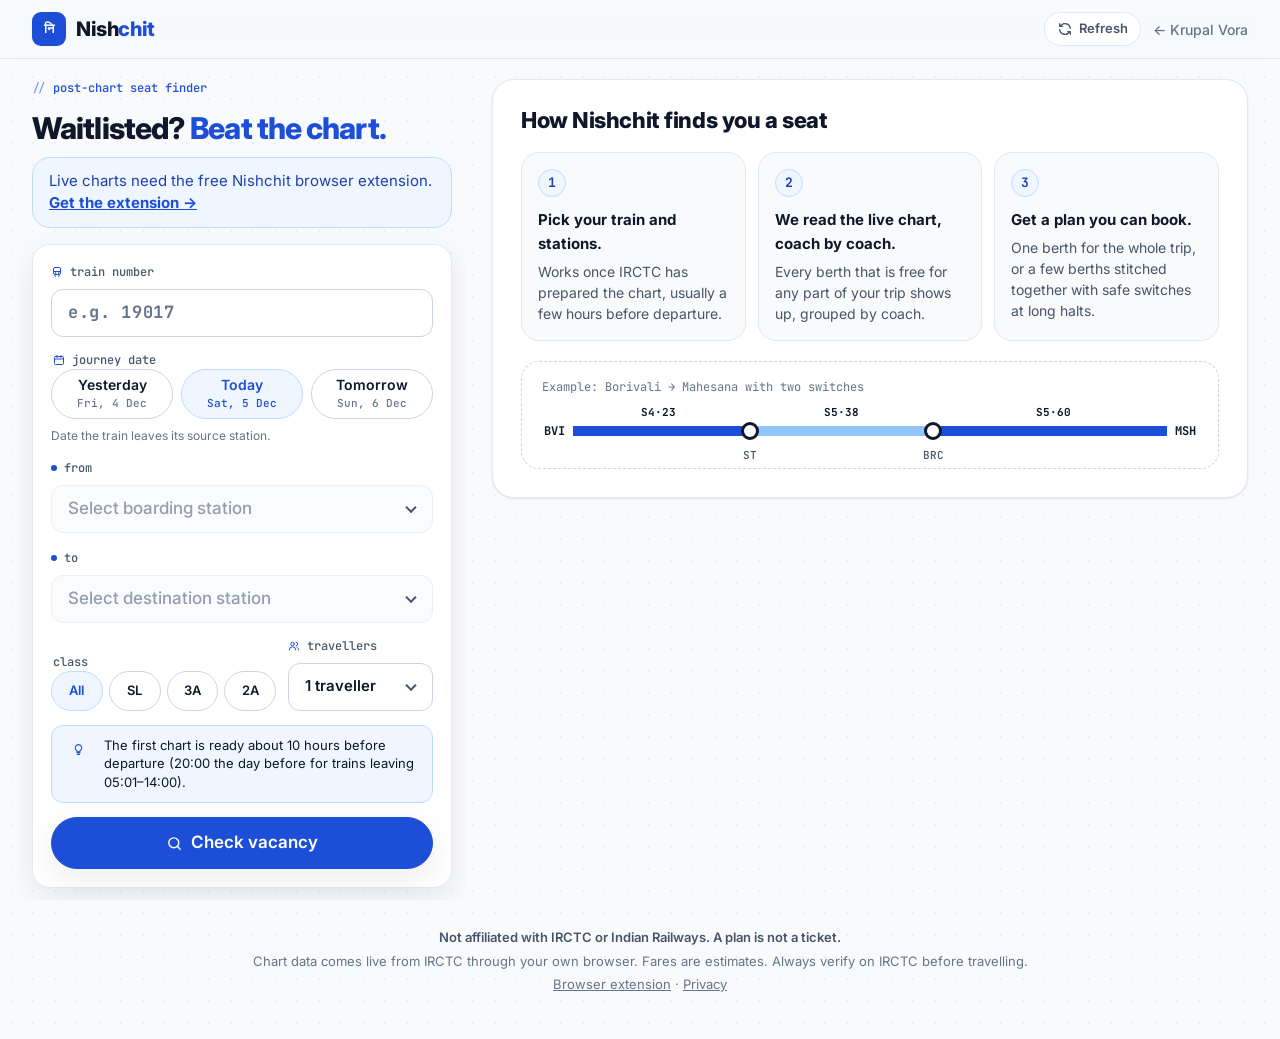
==== index.html @ b6e5bb7e "chore: UI UX" ====
<!doctype html>
<html lang="en">
<head>
  <meta charset="utf-8" />
  <meta name="viewport" content="width=device-width, initial-scale=1, viewport-fit=cover" />
  <title>Nishchit - Find vacant berths after the chart</title>
  <meta name="description" content="Find berths left vacant after the reservation chart and stitch them into a seated journey, coach by coach." />
  <meta name="theme-color" content="#f8fafc" />
  <link rel="icon" href="assets/favicon.svg" type="image/svg+xml" />
  <link rel="preconnect" href="https://fonts.googleapis.com" />
  <link rel="preconnect" href="https://fonts.gstatic.com" crossorigin />
  <link rel="stylesheet" href="https://fonts.googleapis.com/css2?family=Inter:wght@400;500;600;700;800&family=JetBrains+Mono:wght@400;500;700&display=swap" />
  <link rel="stylesheet" href="css/tokens.css" />
  <link rel="stylesheet" href="css/base.css" />
  <link rel="stylesheet" href="css/components.css" />
  <link rel="stylesheet" href="css/results.css" />
  <link rel="stylesheet" href="css/layout.css" />
  <script type="module" src="js/main.js"></script>
</head>
<body>
    <header class="site-header">
    <div class="site-header__inner">
      <a class="brand" href="./" aria-label="Nishchit home">
        <span class="brand__mark" aria-hidden="true">नि</span>
        <span class="brand__name">Nish<span class="accent">chit</span></span>
      </a>
      <div class="site-header__actions">
        <button id="hard-refresh" type="button" class="icon-btn" title="Hard refresh: clear Nishchit's cache and reload"
                aria-label="Hard refresh: clear Nishchit's cache and reload">
          <span data-icon="refresh"></span><span class="icon-btn__label">Refresh</span>
        </button>
        <a class="back-link" href="../">&larr; Krupal Vora</a>
      </div>
    </div>
  </header>

  <main id="main" class="app">
    <aside class="app__side">
    <section class="hero" aria-labelledby="page-title">
      <p class="eyebrow">post-chart seat finder</p>
      <h1 id="page-title" class="hero__title">
        Waitlisted?<br><span class="accent">Beat the chart.</span>
      </h1>
      <p id="extension-notice" class="extension-notice" hidden>
        Live charts need the free Nishchit browser extension. <a href="install.html">Get the extension &rarr;</a>
      </p>
      <p class="hero__lead">
        After the chart is prepared, berths sit empty on parts of the route. Enter your train and
        stations: we find one berth for the whole trip, or stitch partial berths together with the
        fewest switches.
      </p>
    </section>

      <form id="search-form" class="card search-card" novalidate autocomplete="off">
        <div class="field">
          <label class="field__label" for="train-input"><span data-icon="train"></span>Train number</label>
          <input id="train-input" name="train" class="input input--mono" inputmode="numeric"
                 pattern="\d{5}" maxlength="5" placeholder="e.g. 19017"
                 aria-describedby="train-status" required />
          <p id="train-status" class="field__status" aria-live="polite"></p>
        </div>

        <fieldset class="field">
          <legend class="field__label"><span data-icon="calendar"></span>Journey date</legend>
          <div id="date-options" class="segmented segmented--3" role="radiogroup"></div>
          <p class="field__help">Date the train leaves its source station.</p>
        </fieldset>

        <div class="stations">
            <div class="field">
              <label class="field__label field__label--dot" for="from-select">From</label>
              <div class="select-wrap">
                <select id="from-select" name="from" class="select" required disabled>
                  <option value="">Select boarding station</option>
                </select>
              </div>
            </div>
            <div class="field">
              <label class="field__label field__label--dot" for="to-select">To</label>
              <div class="select-wrap">
                <select id="to-select" name="to" class="select" required disabled>
                  <option value="">Select destination station</option>
                </select>
              </div>
            </div>
        </div>

        <div class="field-row">
          <fieldset class="field">
            <legend class="field__label">Class</legend>
            <div id="class-options" class="segmented segmented--compact" role="radiogroup"></div>
          </fieldset>
          <div class="field field--narrow">
            <label class="field__label" for="party-select"><span data-icon="users"></span>Travellers</label>
            <div class="select-wrap">
              <select id="party-select" name="party" class="select select--compact"></select>
            </div>
          </div>
        </div>

        <p id="chart-hint" class="hint"><span class="hint__icon"><span data-icon="bulb"></span></span><span class="hint__text">The first chart is ready about 10 hours before departure.</span></p>

        <p id="form-error" class="form-error" role="alert" hidden></p>

        <button type="submit" class="btn btn--primary btn--block">
          <span data-icon="search"></span>Check vacancy
        </button>
      </form>
    </aside>

    <div class="app__main">
      <section id="intro" class="intro" aria-labelledby="intro-title">
        <h2 id="intro-title" class="intro__title">How Nishchit finds you a seat</h2>
        <ol class="intro__steps">
          <li>
            <span class="intro__num">1</span>
            <div><strong>Pick your train and stations.</strong><p>Works once IRCTC has prepared the chart, usually a few hours before departure.</p></div>
          </li>
          <li>
            <span class="intro__num">2</span>
            <div><strong>We read the live chart, coach by coach.</strong><p>Every berth that is free for any part of your trip shows up, grouped by coach.</p></div>
          </li>
          <li>
            <span class="intro__num">3</span>
            <div><strong>Get a plan you can book.</strong><p>One berth for the whole trip, or a few berths stitched together with safe switches at long halts.</p></div>
          </li>
        </ol>
        <figure class="intro__example">
          <figcaption>Example: Borivali → Mahesana with two switches</figcaption>
          <div class="ribbon" aria-hidden="true">
            <span class="ribbon__cap">BVI</span>
            <div class="ribbon__track">
              <div class="ribbon__seg ribbon__seg--a" style="flex: 3 1 0"><span class="ribbon__seg-label">S4·23</span></div>
              <div class="ribbon__node"><span class="ribbon__node-label">ST</span></div>
              <div class="ribbon__seg ribbon__seg--b" style="flex: 3 1 0"><span class="ribbon__seg-label">S5·38</span></div>
              <div class="ribbon__node"><span class="ribbon__node-label">BRC</span></div>
              <div class="ribbon__seg ribbon__seg--a" style="flex: 4 1 0"><span class="ribbon__seg-label">S5·60</span></div>
            </div>
            <span class="ribbon__cap">MSH</span>
          </div>
        </figure>
        <p id="intro-extension" class="intro__ext" hidden></p>
      </section>

      <section id="results" class="results" aria-live="polite" aria-busy="false" hidden></section>
    </div>
  </main>

  <footer class="site-footer">
    <p><strong>Not affiliated with IRCTC or Indian Railways. A plan is not a ticket.</strong></p>
    <p>Chart data comes live from IRCTC through your own browser. Fares are estimates. Always verify on IRCTC before travelling.</p>
    <p><a href="install.html">Browser extension</a> · <a href="privacy.html">Privacy</a></p>
  </footer>

  <noscript><p class="container">Nishchit needs JavaScript to search the chart.</p></noscript>
</body>
</html>
---- css/tokens.css ----
/* Design tokens - "waitless" visual language (light slate + blue accent).
   Every colour, radius and shadow the app uses lives here. */
:root {
  --bg: #f8fafc;
  --surface: #ffffff;
  --field: #f8fafc;
  --soft: #f1f5f9;
  --ink: #0f172a;
  --ink-2: #475569;
  --muted: #64748b;
  --line: #e2e8f0;
  --line-strong: #cbd5e1;

  --accent: #1d4ed8;
  --accent-ink: #1e40af;
  --accent-tint: #eff6ff;
  --accent-border: #bfdbfe;
  --accent-soft: #93c5fd;

  --ok: #047857;
  --ok-dot: #10b981;
  --ok-bg: #ecfdf5;
  --ok-border: #a7f3d0;

  --warn: #b45309;
  --warn-ink: #92400e;
  --warn-dot: #f59e0b;
  --warn-bg: #fffbeb;
  --warn-border: #fcd34d;

  --danger: #b42318;
  --danger-bg: #fee2e2;

  --seat-full: var(--accent);
  --seat-partial: var(--accent-soft);
  --seat-booked: #e2e8f0;

  --font: 'Inter', system-ui, -apple-system, 'Segoe UI', Roboto, sans-serif;
  --mono: 'JetBrains Mono', ui-monospace, 'SF Mono', Menlo, Consolas, monospace;

  --r-sm: 8px;
  --r-md: 12px;
  --r-lg: 18px;
  --r-xl: 22px;
  --r-pill: 999px;

  --s-1: 4px;
  --s-2: 8px;
  --s-3: 12px;
  --s-4: 16px;
  --s-5: 20px;
  --s-6: 28px;
  --s-7: 44px;

  --border: 1px solid var(--line);
  --shadow: 0 1px 2px rgba(15, 23, 42, 0.04), 0 1px 3px rgba(15, 23, 42, 0.06);
  --shadow-lift: 0 10px 30px rgba(15, 23, 42, 0.08);
  --focus: 0 0 0 4px var(--accent-tint), 0 0 0 1px var(--accent);

  --container: 460px;
  --container-wide: 480px;
  --gutter: 20px;
}
---- css/base.css ----
*,
*::before,
*::after {
  box-sizing: border-box;
}

html {
  -webkit-text-size-adjust: 100%;
  scroll-behavior: smooth;
}

@media (prefers-reduced-motion: reduce) {
  html {
    scroll-behavior: auto;
  }
  *,
  *::before,
  *::after {
    animation-duration: 0.01ms !important;
    transition-duration: 0.01ms !important;
  }
}

/* clip, not hidden: hidden on html+body makes body a scroll container, which breaks the
   sticky search column on wide screens. */
html,
body {
  overflow-x: clip;
}

body {
  margin: 0;
  background: var(--bg);
  background-image: radial-gradient(circle, rgba(15, 23, 42, 0.045) 1px, transparent 1px);
  background-size: 22px 22px;
  color: var(--ink);
  font-family: var(--font);
  font-size: 16px;
  line-height: 1.5;
  -webkit-font-smoothing: antialiased;
}

h1,
h2,
h3,
h4 {
  margin: 0;
  line-height: 1.1;
  letter-spacing: -0.02em;
}

p {
  margin: 0;
}

a {
  color: var(--accent);
}
a:hover {
  color: var(--accent-ink);
}

button,
input,
select {
  font: inherit;
  color: inherit;
}

button {
  cursor: pointer;
}
button:disabled {
  cursor: not-allowed;
}

:focus-visible {
  outline: none;
  box-shadow: var(--focus);
}

[hidden] {
  display: none !important;
}

.visually-hidden {
  position: absolute !important;
  width: 1px;
  height: 1px;
  overflow: hidden;
  clip: rect(0 0 0 0);
  white-space: nowrap;
}

.container {
  width: 100%;
  max-width: calc(var(--container) + 2 * var(--gutter));
  margin-inline: auto;
  padding-inline: var(--gutter);
}

.container-wide {
  width: 100%;
  max-width: calc(var(--container-wide) + 2 * var(--gutter));
  margin-inline: auto;
  padding-inline: var(--gutter);
}

.icon {
  width: 1em;
  height: 1em;
  flex: none;
  display: inline-block;
  vertical-align: -0.125em;
}

.mono {
  font-family: var(--mono);
  letter-spacing: 0;
}

.accent {
  color: var(--accent);
}

/* Mono eyebrow label: "// post-chart seat finder" */
.eyebrow {
  font-family: var(--mono);
  font-size: 12px;
  font-weight: 500;
  color: var(--accent);
  margin: 0;
}
.eyebrow::before {
  content: '// ';
  opacity: 0.55;
}

/* Header */
.site-header {
  position: sticky;
  top: 0;
  z-index: 5;
  background: color-mix(in srgb, var(--bg) 88%, transparent);
  backdrop-filter: saturate(140%) blur(8px);
  border-bottom: 1px solid var(--line);
}

.site-header__inner {
  max-width: calc(var(--container-wide) + 2 * var(--gutter));
  margin: 0 auto;
  display: flex;
  align-items: center;
  justify-content: space-between;
  padding: var(--s-3) var(--gutter);
}

.brand {
  display: inline-flex;
  align-items: center;
  gap: 10px;
  text-decoration: none;
  color: var(--ink);
  font-weight: 800;
  font-size: 20px;
  letter-spacing: -0.02em;
}

.brand__mark {
  display: grid;
  place-items: center;
  width: 34px;
  height: 34px;
  border-radius: 9px;
  background: var(--accent);
  color: #fff;
  font-size: 13px;
  font-weight: 800;
}

.brand__name .accent {
  color: var(--accent);
}

/* Header actions: hard refresh + back link */
.site-header__actions {
  display: flex;
  align-items: center;
  gap: var(--s-3);
}

.icon-btn {
  display: inline-flex;
  align-items: center;
  gap: 6px;
  min-height: 34px;
  padding: 0 12px;
  border-radius: var(--r-pill);
  border: 1px solid var(--line);
  background: var(--surface);
  color: var(--ink-2);
  font: inherit;
  font-size: 13px;
  font-weight: 600;
  cursor: pointer;
  transition: border-color 0.15s, color 0.15s;
}
.icon-btn:hover:not(:disabled) {
  border-color: var(--accent-soft);
  color: var(--ink);
}
.icon-btn:focus-visible {
  outline: none;
  box-shadow: var(--focus);
}
.icon-btn:disabled {
  cursor: progress;
}
.icon-btn .icon {
  width: 16px;
  height: 16px;
}
.is-spinning .icon {
  animation: spin 0.8s linear infinite;
}

/* Phones: icon only. */
@media (max-width: 420px) {
  .icon-btn {
    width: 36px;
    min-height: 36px;
    padding: 0;
    justify-content: center;
  }
  .icon-btn__label {
    position: absolute;
    width: 1px;
    height: 1px;
    overflow: hidden;
    clip: rect(0 0 0 0);
    white-space: nowrap;
  }
}

/* Back link to the portfolio (Nishchit is served under /nishchit/). */
.back-link {
  color: var(--muted);
  font-size: 14px;
  font-weight: 500;
  text-decoration: none;
}
.back-link:hover {
  color: var(--ink);
}

.site-footer {
  margin-top: var(--s-7);
  padding: var(--s-6) var(--gutter) var(--s-7);
  text-align: center;
  color: var(--muted);
  font-size: 13px;
  display: grid;
  gap: var(--s-1);
}

.site-footer strong {
  color: var(--ink-2);
  font-weight: 600;
}
---- css/components.css ----
/* ---------- Hero ---------- */
.hero {
  padding-top: var(--s-6);
  display: grid;
  gap: var(--s-4);
}

.hero__title {
  font-size: clamp(36px, 10vw, 44px);
  font-weight: 800;
  line-height: 1.05;
  letter-spacing: -0.03em;
  margin: var(--s-1) 0 0;
}

.hero__lead {
  color: var(--ink-2);
  font-size: 16px;
  line-height: 1.5;
  max-width: 42ch;
  text-wrap: pretty;
}

/* ---------- Pills ---------- */
.pill {
  display: inline-flex;
  align-items: center;
  gap: 6px;
  padding: 4px 10px;
  border-radius: var(--r-pill);
  font-size: 12px;
  font-weight: 600;
  line-height: 1.4;
  white-space: nowrap;
}

.pill--outline {
  border: 1px solid var(--line);
  background: var(--surface);
  color: var(--ink-2);
}

.pill--accent,
.pill--lime {
  background: var(--accent-tint);
  border: 1px solid var(--accent-border);
  color: var(--accent);
}

.pill--dark {
  background: var(--ink);
  color: #fff;
  font-family: var(--mono);
  font-weight: 700;
}

.pill--ok {
  background: var(--ok-bg);
  border: 1px solid var(--ok-border);
  color: var(--ok);
}

.pill--warn {
  background: var(--warn-bg);
  border: 1px solid var(--warn-border);
  color: var(--warn);
}

.pill--muted {
  background: var(--soft);
  border: 1px solid var(--line);
  color: var(--ink-2);
}

/* ---------- Card + form ---------- */
.card {
  background: var(--surface);
  border: var(--border);
  border-radius: var(--r-lg);
}

.search-card {
  padding: var(--s-4);
  display: grid;
  gap: var(--s-4);
  box-shadow: var(--shadow-lift);
}

.field {
  display: grid;
  gap: var(--s-2);
  min-width: 0;
  margin: 0;
  padding: 0;
  border: 0;
}

.field__label {
  display: inline-flex;
  align-items: center;
  gap: 7px;
  font-family: var(--mono);
  font-size: 12px;
  font-weight: 500;
  letter-spacing: 0;
  text-transform: lowercase;
  color: var(--ink-2);
}

.field__label .icon {
  color: var(--accent);
}

.field__label--dot::before {
  content: '';
  width: 6px;
  height: 6px;
  border-radius: 50%;
  background: var(--accent);
}

.field__help {
  font-size: 12px;
  color: var(--muted);
}

.field__status:empty {
  display: none;
}
.field__status {
  justify-self: start;
}

.input,
.select {
  width: 100%;
  min-height: 56px;
  border-radius: var(--r-md);
  border: 1px solid var(--line-strong);
  background: var(--surface);
  padding: 0 var(--s-4);
  font-size: 17px;
  transition: border-color 0.15s, box-shadow 0.15s;
}

.input:hover,
.select:hover:not(:disabled) {
  border-color: var(--accent-soft);
}

.input:focus,
.select:focus {
  outline: none;
  border-color: var(--accent);
  box-shadow: 0 0 0 4px var(--accent-tint);
}

.input--mono {
  font-family: var(--mono);
  font-weight: 700;
  letter-spacing: 0.04em;
}

.input[aria-invalid='true'] {
  border-color: var(--danger);
  background: var(--danger-bg);
}

.input::placeholder {
  color: var(--muted);
}

.select-wrap {
  position: relative;
}

.select-wrap::after {
  content: '';
  position: absolute;
  right: 18px;
  top: 50%;
  width: 8px;
  height: 8px;
  border-right: 2px solid var(--ink-2);
  border-bottom: 2px solid var(--ink-2);
  transform: translateY(-70%) rotate(45deg);
  pointer-events: none;
}

.select {
  appearance: none;
  -webkit-appearance: none;
  font-weight: 600;
  padding-right: 44px;
  text-overflow: ellipsis;
}

.select:disabled {
  border-color: var(--line);
  color: var(--muted);
  font-weight: 500;
  background: var(--field);
}

.select--compact {
  min-height: 48px;
  font-size: 15px;
}

.stations {
  display: grid;
  gap: var(--s-4);
}

.field-row {
  display: grid;
  grid-template-columns: 1fr auto;
  gap: var(--s-4);
  align-items: end;
}

.field--narrow {
  min-width: 128px;
}

/* Segmented control -> row of pills (Today / Tomorrow / class) */
.segmented {
  display: flex;
  flex-wrap: wrap;
  gap: var(--s-2);
}

.segmented--3 {
  display: grid;
  grid-template-columns: repeat(3, 1fr);
}

.segmented__opt {
  position: relative;
  flex: 0 0 auto;
}

.segmented__opt input {
  position: absolute;
  inset: 0;
  opacity: 0;
  margin: 0;
  cursor: pointer;
}

.segmented__opt input:disabled {
  cursor: not-allowed;
}

.segmented__opt span {
  display: grid;
  place-items: center;
  text-align: center;
  min-height: 44px;
  padding: 6px 16px;
  border-radius: var(--r-pill);
  border: 1px solid var(--line-strong);
  background: var(--surface);
  color: var(--ink);
  font-weight: 600;
  font-size: 14px;
  line-height: 1.2;
  transition: background 0.15s, color 0.15s, border-color 0.15s;
}

.segmented__opt small {
  display: block;
  font-weight: 500;
  font-size: 11px;
  color: var(--muted);
  font-family: var(--mono);
}

.segmented--3 .segmented__opt span {
  min-height: 56px;
}

.segmented__opt input:hover:not(:disabled) + span {
  border-color: var(--accent-soft);
}

.segmented__opt input:checked + span {
  background: var(--accent-tint);
  border-color: var(--accent-border);
  color: var(--accent);
}

.segmented__opt input:checked + span small {
  color: var(--accent);
}

.segmented__opt input:focus-visible + span {
  box-shadow: var(--focus);
}

.segmented__opt input:disabled + span {
  color: var(--muted);
  opacity: 0.55;
  text-decoration: line-through;
}

.segmented--compact .segmented__opt span {
  min-height: 40px;
  font-size: 13px;
}

/* Hint */
.hint {
  display: flex;
  align-items: flex-start;
  gap: var(--s-3);
  background: var(--accent-tint);
  border: 1px solid var(--accent-border);
  border-radius: var(--r-md);
  padding: var(--s-3);
  font-size: 14px;
  line-height: 1.45;
  color: var(--ink);
}

.hint__icon {
  display: grid;
  place-items: center;
  width: 28px;
  height: 28px;
  flex: none;
  color: var(--accent);
}

.form-error {
  background: var(--danger-bg);
  color: var(--danger);
  border-radius: var(--r-md);
  padding: var(--s-3) var(--s-4);
  font-size: 14px;
  font-weight: 500;
}

/* Buttons */
.btn {
  display: inline-flex;
  align-items: center;
  justify-content: center;
  gap: var(--s-2);
  min-height: 44px;
  padding: 0 var(--s-4);
  border-radius: var(--r-pill);
  border: 1px solid var(--line-strong);
  background: var(--surface);
  color: var(--ink);
  font-weight: 600;
  font-size: 15px;
  text-decoration: none;
  transition: background 0.15s, border-color 0.15s, transform 0.05s;
}

.btn:hover:not(:disabled) {
  border-color: var(--accent-soft);
}

.btn:active:not(:disabled) {
  transform: translateY(1px);
}

.btn--primary {
  background: var(--accent);
  border-color: var(--accent);
  color: #fff;
  min-height: 56px;
  font-size: 17px;
  box-shadow: var(--shadow-lift);
}

.btn--primary:hover:not(:disabled) {
  background: var(--accent-ink);
  border-color: var(--accent-ink);
}

.btn--primary:disabled {
  opacity: 0.6;
}

.btn--block {
  width: 100%;
}

.btn--sm {
  min-height: 40px;
  font-size: 14px;
  padding: 0 var(--s-3);
}

.btn--ghost {
  border-color: transparent;
  background: transparent;
  color: var(--ink-2);
}

.btn--dark {
  background: var(--accent);
  color: #fff;
  border-color: var(--accent);
}

.btn--dark:hover:not(:disabled) {
  background: var(--accent-ink);
  border-color: var(--accent-ink);
}

@media (max-width: 420px) {
  .field-row {
    grid-template-columns: 1fr;
  }
}

/* ---------- "Get the extension" notice (index.html, shown when it isn't installed) ---------- */
.extension-notice {
  margin: 0;
  padding: var(--s-3) var(--s-4);
  border-radius: var(--r-lg);
  background: var(--accent-tint);
  border: 1px solid var(--accent-border);
  color: var(--accent-ink);
  font-size: 15px;
  line-height: 1.5;
}
.extension-notice a {
  color: var(--accent);
  font-weight: 700;
  white-space: nowrap;
}
.site-footer a {
  color: inherit;
}
.extension-notice--ok {
  background: var(--ok-bg);
  border-color: var(--ok-border);
  color: var(--ok);
  font-weight: 600;
}

/* Phones/tablets: Nishchit needs the desktop extension. */
.extension-notice--mobile {
  display: grid;
  gap: 6px;
  background: var(--warn-bg);
  border-color: var(--warn-border);
  color: var(--warn-ink);
}
.extension-notice__title {
  font-size: 16px;
  color: var(--warn-ink);
}
.extension-notice__actions {
  display: flex;
  flex-wrap: wrap;
  align-items: center;
  gap: 8px 16px;
  margin-top: 6px;
}
.extension-notice--mobile .extension-notice__actions a {
  color: var(--warn-ink);
  font-weight: 600;
  white-space: normal;
}
/* The search can't run here: make the button say so instead of failing after a tap. */
.is-mobile-device #search-form button[type='submit'] {
  opacity: 0.55;
}
/* Long status messages (e.g. "needs a laptop") wrap instead of widening the form. */
.field__status .pill {
  white-space: normal;
  max-width: 100%;
  line-height: 1.35;
}
---- css/results.css ----
.results {
  margin-top: var(--s-5);
  display: grid;
  gap: var(--s-4);
  scroll-margin-top: 72px;
  min-width: 0;
}

/* Let flex/grid text containers shrink instead of forcing horizontal overflow. */
.results-head > div,
.plan,
.plan__head,
.plan__badges,
.legs,
.leg,
.leg__body,
.leg__route,
.switch,
.switch__text,
.status-hero {
  min-width: 0;
}

.leg__meta,
.status-hero__sub,
.results-head__sub {
  overflow-wrap: anywhere;
}

/* Results header */
.results-head {
  background: var(--surface);
  border: var(--border);
  border-radius: var(--r-lg);
  padding: var(--s-4);
  display: flex;
  flex-wrap: wrap;
  align-items: center;
  justify-content: space-between;
  gap: var(--s-3);
  box-shadow: var(--shadow);
}

.results-head__title {
  font-size: 18px;
  font-weight: 800;
  letter-spacing: -0.02em;
}

.results-head__title .mono {
  color: var(--ink-2);
  font-size: 13px;
  font-weight: 500;
  margin-right: 7px;
}

.results-head__sub {
  color: var(--ink-2);
  font-size: 13px;
  margin-top: 3px;
}

.results-head__meta {
  display: flex;
  flex-wrap: wrap;
  align-items: center;
  gap: 6px;
  margin-top: var(--s-3);
  font-size: 13px;
  color: var(--muted);
}

.stat-tiles {
  display: flex;
  gap: var(--s-2);
}

.stat-tile {
  background: var(--soft);
  border: 1px solid var(--line);
  border-radius: var(--r-md);
  padding: var(--s-2) var(--s-3);
  text-align: center;
  min-width: 84px;
}

.stat-tile__value {
  display: block;
  font-size: 22px;
  font-weight: 700;
  color: var(--accent);
}

.stat-tile__label {
  font-size: 11px;
  color: var(--muted);
  font-family: var(--mono);
}

/* Status hero */
.status-hero {
  display: grid;
  gap: var(--s-1);
}

.status-hero__row {
  display: flex;
  align-items: center;
  gap: 10px;
}

.status-dot {
  width: 12px;
  height: 12px;
  border-radius: 999px;
  flex: none;
}

.status-word {
  font-size: 34px;
  font-weight: 800;
  letter-spacing: -0.03em;
  line-height: 1.05;
}

.status--full .status-dot {
  background: var(--ok-dot);
}
.status--full .status-word {
  color: var(--ok);
}
.status--partial .status-dot {
  background: var(--warn-dot);
}
.status--partial .status-word {
  color: var(--warn);
}
.status--none .status-dot {
  background: var(--muted);
}
.status--none .status-word {
  color: var(--ink-2);
}

.status-hero__sub {
  font-size: 15px;
  color: var(--ink-2);
  line-height: 1.45;
}

.spinner {
  width: 24px;
  height: 24px;
  border-radius: 50%;
  border: 3px solid var(--line);
  border-top-color: var(--accent);
  animation: spin 0.8s linear infinite;
}

@keyframes spin {
  to {
    transform: rotate(360deg);
  }
}

/* Info banner */
.banner {
  display: flex;
  gap: var(--s-2);
  align-items: flex-start;
  font-size: 14px;
  line-height: 1.45;
  color: var(--ink);
  background: var(--accent-tint);
  border: 1px solid var(--accent-border);
  border-radius: var(--r-md);
  padding: var(--s-3) var(--s-3);
}

.banner .icon {
  margin-top: 2px;
  color: var(--accent);
}

.section-title {
  font-family: var(--mono);
  font-size: 12px;
  font-weight: 500;
  color: var(--accent);
  margin-top: var(--s-2);
}
.section-title::before {
  content: '// ';
  opacity: 0.55;
}

/* Plans */
.plan-list {
  display: grid;
  gap: var(--s-3);
}

.plan {
  background: var(--surface);
  border: var(--border);
  border-radius: var(--r-lg);
  padding: var(--s-4);
  box-shadow: var(--shadow);
  display: grid;
  gap: var(--s-3);
}

.plan--best {
  border-color: var(--accent-border);
  box-shadow: var(--shadow-lift);
}

.plan__head {
  display: flex;
  flex-wrap: wrap;
  justify-content: space-between;
  gap: var(--s-3);
  align-items: flex-start;
}

.plan__badges {
  display: flex;
  flex-wrap: wrap;
  gap: 6px;
  align-items: center;
}

.plan__title {
  font-size: 15px;
  font-weight: 700;
  margin-left: 2px;
}

.plan__fare {
  text-align: right;
  display: grid;
}

.plan__fare strong {
  font-size: 18px;
  font-weight: 700;
}

.plan__fare small,
.plan__foot {
  font-size: 12px;
  color: var(--muted);
}

/* Journey ribbon */
.ribbon {
  display: flex;
  align-items: center;
  gap: 8px;
  padding: 26px 2px 28px;
  overflow: hidden; /* contain the absolutely-positioned seg/node labels (nowrap) */
}

.ribbon__cap {
  font-family: var(--mono);
  font-size: 12px;
  font-weight: 700;
  flex: none;
}

.ribbon__track {
  flex: 1;
  display: flex;
  align-items: center;
  min-width: 0;
}

.ribbon__seg {
  position: relative;
  height: 10px;
}

.ribbon__seg--a {
  background: var(--accent);
}
.ribbon__seg--b {
  background: var(--accent-soft);
}
.ribbon__seg--gap {
  height: 0;
  border-top: 3px dashed var(--warn-dot);
  background: none;
}

.ribbon__seg-label {
  position: absolute;
  bottom: 16px;
  left: 0;
  right: 0;
  text-align: center;
  white-space: nowrap;
  overflow: hidden;
  text-overflow: ellipsis; /* never spill into neighbouring segments */
  font-family: var(--mono);
  font-size: 11px;
  font-weight: 700;
  color: var(--ink);
}

.ribbon__seg--gap .ribbon__seg-label {
  bottom: 9px;
  color: var(--warn);
}

.ribbon__node {
  flex: none;
  width: 18px;
  height: 18px;
  position: relative;
  box-sizing: border-box;
  border-radius: 999px;
  background: var(--surface);
  border: 3px solid var(--ink);
  margin: 0 -3px;
  z-index: 1;
}

.ribbon__node--risky {
  border-color: var(--warn);
}

.ribbon__node-label {
  position: absolute;
  top: 22px;
  left: 50%;
  transform: translateX(-50%);
  white-space: nowrap;
  font-family: var(--mono);
  font-size: 11px;
  font-weight: 500;
  color: var(--ink-2);
}

.ribbon__node--risky .ribbon__node-label {
  color: var(--warn);
}

/* Legs */
.legs {
  list-style: none;
  margin: 0;
  padding: 0;
  display: grid;
  gap: 6px;
}

.leg {
  display: flex;
  align-items: center;
  gap: 12px;
  background: var(--surface);
  border: var(--border);
  border-radius: var(--r-md);
  padding: 10px 12px;
}

.leg__num {
  width: 28px;
  height: 28px;
  flex: none;
  border-radius: 999px;
  background: var(--accent-tint);
  color: var(--accent);
  display: grid;
  place-items: center;
  font-family: var(--mono);
  font-weight: 700;
  font-size: 13px;
}

.leg__body {
  display: grid;
  gap: 3px;
  flex: 1;
  min-width: 0;
}

.leg__route {
  display: flex;
  align-items: center;
  gap: 8px;
  flex-wrap: wrap;
}

.leg__code {
  font-family: var(--mono);
  font-weight: 700;
  font-size: 15px;
}

.leg__type {
  font-size: 12px;
  font-weight: 600;
  color: var(--ink-2);
  background: var(--soft);
  border: 1px solid var(--line);
  border-radius: 6px;
  padding: 1px 7px;
}

.leg__time {
  margin-left: auto;
  font-family: var(--mono);
  font-size: 12px;
  color: var(--ink-2);
}

.leg__meta {
  font-size: 13px;
  color: var(--ink-2);
}

.leg__meta .mono {
  color: var(--ink);
}

/* Switch row */
.switch {
  display: flex;
  align-items: center;
  gap: 10px;
  background: var(--soft);
  border: 1px dashed var(--line-strong);
  border-radius: var(--r-md);
  padding: 8px 12px;
  font-size: 13px;
  color: var(--ink-2);
}

.switch .icon {
  flex: none;
  color: var(--ink-2);
}

.switch__text strong {
  display: block;
  font-size: 13px;
  font-weight: 600;
  color: var(--ink);
}

.switch--risky {
  background: var(--warn-bg);
  border-color: var(--warn-border);
  color: var(--warn-ink);
}

.switch--risky .icon {
  color: var(--warn);
}
.switch--risky .switch__text strong {
  color: var(--warn);
}

.switch__tags {
  margin-left: auto;
  display: flex;
  gap: 4px;
}

/* Plan footer */
.plan__foot {
  display: grid;
  gap: 6px;
}

.plan__foot .btn {
  width: 100%;
}

/* States */
.state-card {
  background: var(--surface);
  border: var(--border);
  border-radius: var(--r-lg);
  padding: var(--s-4);
  display: grid;
  gap: 4px;
  box-shadow: var(--shadow);
}

.state-card h2,
.state-card h3 {
  font-size: 16px;
}

.state-card p {
  color: var(--ink-2);
  font-size: 14px;
}

.state-card--warn {
  background: var(--warn-bg);
  border-color: var(--warn-border);
}
.state-card--warn p {
  color: var(--warn-ink);
}

.state-card--error {
  background: var(--danger-bg);
  border-color: transparent;
  color: var(--danger);
}
.state-card--error p {
  color: var(--danger);
}

.state-card__hint {
  font-weight: 600;
}

.state-card__details {
  margin-top: var(--s-2, 8px);
  font-size: 13px;
}
.state-card__details summary {
  cursor: pointer;
  font-weight: 600;
}
.state-card__details dl {
  display: grid;
  grid-template-columns: max-content 1fr;
  gap: 4px 12px;
  margin: 8px 0;
}
.state-card__details dt {
  color: var(--ink-2);
}
.state-card__details dd {
  margin: 0;
  overflow-wrap: anywhere;
  white-space: pre-wrap;
}

.setup-card__steps {
  margin: 4px 0;
  padding-left: 20px;
  display: grid;
  gap: 6px;
  font-size: 14px;
  color: var(--warn-ink);
}
.setup-card a {
  color: inherit;
  font-weight: 600;
}

/* Loading: centred card while the first coaches are read */
.loading-card {
  display: flex;
  flex-direction: column;
  align-items: center;
  justify-content: center;
  gap: var(--s-2);
  min-height: min(420px, 60vh);
  padding: var(--s-6) var(--s-4);
  text-align: center;
  background: var(--surface);
  border: var(--border);
  border-radius: var(--r-lg);
  box-shadow: var(--shadow);
}
.loading-card .spinner--lg {
  margin-bottom: var(--s-2);
}
.loading-card__title {
  font-size: 18px;
  font-weight: 800;
  letter-spacing: -0.02em;
}
.loading-card__title .mono {
  color: var(--accent);
}
.loading-card__sub {
  color: var(--ink-2);
  font-size: 14px;
}
.loading-card .progress {
  width: min(280px, 100%);
  margin-top: var(--s-3);
}
@media (min-width: 1024px) {
  /* Centre it in the visible part of the right column. */
  .loading-card {
    min-height: calc(100vh - var(--header-h) - 2 * var(--s-6));
  }
}

.spinner--lg {
  width: 40px;
  height: 40px;
  border-width: 4px;
}

/* Progress bar: determinate (coach n of N) or an indeterminate sweep */
.progress {
  position: relative;
  height: 6px;
  border-radius: var(--r-pill);
  background: var(--soft);
  overflow: hidden;
}
.progress__fill {
  display: block;
  height: 100%;
  border-radius: inherit;
  background: var(--accent);
  transition: width 0.3s ease;
}
.progress--indeterminate .progress__fill {
  width: 35%;
  animation: progress-sweep 1.2s ease-in-out infinite;
}
@keyframes progress-sweep {
  from {
    transform: translateX(-100%);
  }
  to {
    transform: translateX(300%);
  }
}

/* Progressive (coach-by-coach) loading: stays pinned under the header while you scroll */
.partial-banner {
  position: sticky;
  top: calc(var(--header-h) + 8px);
  z-index: 4;
  display: grid;
  gap: 8px;
  padding: 10px 14px;
  background: var(--surface);
  border: 1px solid var(--accent-border);
  border-radius: var(--r-md, 10px);
  box-shadow: var(--shadow-lift);
  color: var(--ink-2);
  font-size: 14px;
}
.partial-banner__row {
  display: flex;
  align-items: center;
  gap: 10px;
}

/* No extension yet: a friendly setup step, not an error */
.install-card {
  display: grid;
  justify-items: center;
  gap: var(--s-2);
  padding: var(--s-6) var(--s-5);
  text-align: center;
  background: var(--surface);
  border: 1px solid var(--accent-border);
  border-radius: var(--r-lg);
  box-shadow: var(--shadow);
}
.install-card__icon {
  display: grid;
  place-items: center;
  width: 52px;
  height: 52px;
  border-radius: 50%;
  background: var(--accent-tint);
  color: var(--accent);
  margin-bottom: var(--s-1);
}
.install-card__icon .icon {
  width: 24px;
  height: 24px;
}
.install-card h2 {
  font-size: 19px;
  font-weight: 800;
  letter-spacing: -0.02em;
}
.install-card p {
  color: var(--ink-2);
  font-size: 15px;
  max-width: 44ch;
}
.install-card__actions {
  display: flex;
  flex-wrap: wrap;
  justify-content: center;
  gap: var(--s-2);
  margin-top: var(--s-3);
}
.install-card__actions .btn--primary {
  min-height: 48px;
  font-size: 16px;
}
.install-card__foot {
  margin-top: var(--s-2);
  font-size: 13px !important;
  color: var(--muted) !important;
}
.install-card__foot a {
  color: var(--accent);
  font-weight: 600;
}

.state-card__actions {
  display: flex;
  justify-content: flex-end;
  margin-top: var(--s-2);
}
.state-card--error .state-card__actions .btn {
  color: var(--danger);
}
.spinner--sm {
  width: 16px;
  height: 16px;
  border-width: 2px;
  flex: none;
}

/* ---------- Berth explorer: vacant berths grouped by coach ---------- */
.berths {
  display: grid;
  gap: var(--s-3);
  min-width: 0;
}

.berths__head {
  display: flex;
  align-items: baseline;
  justify-content: space-between;
  gap: var(--s-3);
  margin-top: var(--s-2);
}
.berths__head .section-title {
  margin-top: 0;
}

.link-btn {
  background: none;
  border: 0;
  padding: 0;
  font: inherit;
  font-size: 13px;
  font-weight: 600;
  color: var(--accent);
  cursor: pointer;
}
.link-btn:hover {
  text-decoration: underline;
}

.berths__bar {
  display: flex;
  flex-wrap: wrap;
  align-items: center;
  gap: var(--s-2) var(--s-3);
}

.seg {
  display: inline-flex;
  flex-wrap: wrap;
  padding: 3px;
  background: var(--soft);
  border: var(--border);
  border-radius: var(--r-pill);
}

.seg-btn {
  display: inline-flex;
  align-items: center;
  gap: 6px;
  min-height: 34px;
  padding: 0 12px;
  border: 0;
  border-radius: var(--r-pill);
  background: transparent;
  font: 600 13px var(--font);
  color: var(--ink-2);
  cursor: pointer;
}
.seg-btn[aria-pressed='true'] {
  background: var(--surface);
  color: var(--ink);
  box-shadow: var(--shadow);
}
.seg-btn:disabled {
  opacity: 0.45;
  cursor: default;
}
.seg-btn__count {
  font-family: var(--mono);
  font-size: 11px;
  font-weight: 500;
  color: var(--muted);
}

.chips {
  display: flex;
  flex-wrap: wrap;
  gap: 6px;
}

.chip {
  min-height: 34px;
  padding: 0 12px;
  border: 1px solid var(--line-strong);
  border-radius: var(--r-pill);
  background: var(--surface);
  font: 500 13px var(--font);
  color: var(--ink-2);
  cursor: pointer;
}
.chip:hover {
  border-color: var(--accent-soft);
}
.chip[aria-pressed='true'] {
  background: var(--accent-tint);
  border-color: var(--accent-border);
  color: var(--accent-ink);
  font-weight: 600;
}

.berths__legend {
  display: flex;
  flex-wrap: wrap;
  align-items: center;
  gap: 6px var(--s-4);
  margin: 0;
  font-size: 12px;
  color: var(--muted);
}
.legend::before {
  content: '';
  display: inline-block;
  width: 10px;
  height: 10px;
  margin-right: 6px;
  border-radius: 3px;
  vertical-align: -1px;
}
.legend--full::before {
  background: var(--accent);
}
.legend--partial::before {
  background: var(--accent-soft);
}
.berths__count {
  margin-left: auto;
  font-family: var(--mono);
}

.coach-list {
  display: grid;
  gap: 10px;
}

.coach {
  background: var(--surface);
  border: var(--border);
  border-radius: var(--r-lg);
  box-shadow: var(--shadow);
}

.coach__head {
  display: flex;
  align-items: center;
  gap: 10px;
  padding: 12px var(--s-4);
  cursor: pointer;
  list-style: none;
  border-radius: var(--r-lg);
}
.coach__head::-webkit-details-marker {
  display: none;
}
.coach__head::after {
  content: '';
  flex: none;
  width: 7px;
  height: 7px;
  margin: 0 4px 3px 4px;
  border-right: 2px solid var(--muted);
  border-bottom: 2px solid var(--muted);
  transform: rotate(45deg);
  transition: transform 0.15s;
}
.coach[open] .coach__head::after {
  transform: rotate(-135deg);
  margin-bottom: -3px;
}
.coach__head:hover {
  background: var(--field);
}

.coach__name {
  font-family: var(--mono);
  font-weight: 700;
  font-size: 15px;
}

.coach__cls {
  font-size: 11px;
  font-weight: 600;
  padding: 1px 8px;
  border-radius: var(--r-pill);
  background: var(--soft);
  border: 1px solid var(--line);
  color: var(--ink-2);
}

.coach__counts {
  margin-left: auto;
  display: flex;
  gap: 10px;
  font-size: 13px;
  color: var(--muted);
}
.coach__full {
  color: var(--accent);
  font-weight: 600;
}

.berth-grid {
  list-style: none;
  margin: 0;
  padding: 0 12px 12px;
  display: grid;
  grid-template-columns: repeat(auto-fill, minmax(92px, 1fr));
  gap: 8px;
}

.berth {
  display: grid;
  gap: 1px;
  align-content: start;
  padding: 8px 9px;
  background: var(--surface);
  border: 1px solid var(--line);
  border-left: 4px solid var(--accent-soft);
  border-radius: 10px;
  min-width: 0;
}
.berth--full {
  background: var(--accent-tint);
  border-color: var(--accent-border);
  border-left-color: var(--accent);
}

.berth__no {
  font-family: var(--mono);
  font-weight: 700;
  font-size: 16px;
  color: var(--ink);
}

.berth__type {
  font-size: 12px;
  color: var(--ink-2);
}

.berth__spans {
  font-family: var(--mono);
  font-size: 11px;
  color: var(--muted);
  overflow-wrap: anywhere;
}
.berth--full .berth__spans {
  color: var(--accent-ink);
  font-weight: 600;
}

.seg-btn:focus-visible,
.chip:focus-visible,
.link-btn:focus-visible,
.coach__head:focus-visible {
  outline: 2px solid var(--accent);
  outline-offset: 2px;
}

@media (min-width: 720px) {
  .berth-grid {
    grid-template-columns: repeat(auto-fill, minmax(108px, 1fr));
  }
}
---- css/layout.css ----
/* App shell (index.html).
   Phone:   one column (form, then results), as before.
   Tablet:  one wider column.
   Laptop:  form in a sticky left column, results (or the intro) on the right, so the search
            stays in view while scrolling through berths. */

:root {
  --header-h: 59px;
  --app-max: 1240px;
}

.app {
  width: 100%;
  max-width: calc(var(--container) + 2 * var(--gutter));
  margin-inline: auto;
  padding-inline: var(--gutter);
  display: grid;
  gap: var(--s-5);
}

.app__side,
.app__main {
  min-width: 0;
  display: grid;
  gap: var(--s-4);
  align-content: start;
}

.results {
  margin-top: 0;
}

/* The intro panel only fills the empty right column on wide screens. */
.intro {
  display: none;
}

@media (min-width: 720px) {
  .app {
    max-width: calc(640px + 2 * var(--gutter));
  }
  .site-header__inner {
    max-width: calc(640px + 2 * var(--gutter));
  }
}

@media (min-width: 1024px) {
  :root {
    --gutter: 32px;
  }

  .site-header__inner {
    max-width: calc(var(--app-max) + 2 * var(--gutter));
  }

  .app {
    max-width: calc(var(--app-max) + 2 * var(--gutter));
    grid-template-columns: minmax(380px, 420px) minmax(0, 1fr);
    gap: 40px;
    align-items: start;
  }

  .app__side {
    position: sticky;
    top: var(--header-h);
    max-height: calc(100vh - var(--header-h));
    overflow-y: auto;
    overscroll-behavior: contain;
    scrollbar-width: thin;
    /* room for the search card's shadow inside the scroll box */
    padding: var(--s-5) 14px var(--s-6);
    margin-inline: -14px;
  }

  .app__side .hero {
    padding-top: 0;
    gap: var(--s-3);
  }

  .app__side .hero__title {
    font-size: 30px;
  }
  .app__side .hero__title br {
    display: none;
  }
  .app__side .hero__title .accent::before {
    content: ' ';
  }

  /* The intro panel on the right carries the explanation, so the whole form fits a laptop
     screen without scrolling. */
  .app__side .hero__lead {
    display: none;
  }

  .app__side .search-card {
    padding: 18px;
    gap: 14px;
  }
  .app__side .input,
  .app__side .select {
    min-height: 48px;
  }
  .app__side .segmented--3 .segmented__opt span {
    min-height: 50px;
  }
  .app__side .field-row {
    gap: var(--s-3);
  }
  .app__side .segmented--compact {
    flex-wrap: nowrap;
    gap: 6px;
  }
  .app__side .segmented--compact .segmented__opt {
    flex: 1 1 0;
  }
  .app__side .field--narrow {
    min-width: 116px;
  }
  .app__side .hint {
    padding: 10px 12px;
    font-size: 13px;
  }
  .app__side .btn--primary {
    min-height: 52px;
  }

  .app__main {
    padding-top: var(--s-5);
    padding-bottom: var(--s-7);
  }

  .intro {
    display: grid;
    gap: var(--s-5);
    background: var(--surface);
    border: var(--border);
    border-radius: var(--r-xl);
    padding: 28px;
    box-shadow: var(--shadow);
  }
  .intro[hidden] {
    display: none;
  }

  .site-footer {
    margin-top: 0;
  }
}

@media (min-width: 1180px) {
  .plan-list {
    grid-template-columns: repeat(2, minmax(0, 1fr));
    align-items: start;
  }
}

/* Intro panel ("how it works") */
.intro__title {
  font-size: 22px;
  font-weight: 800;
  letter-spacing: -0.02em;
  margin: 0;
}

.intro__steps {
  list-style: none;
  margin: 0;
  padding: 0;
  display: grid;
  grid-template-columns: repeat(3, minmax(0, 1fr));
  gap: var(--s-3);
}

.intro__steps li {
  display: grid;
  gap: 10px;
  align-content: start;
  background: var(--field);
  border: var(--border);
  border-radius: var(--r-lg);
  padding: var(--s-4);
}

.intro__steps strong {
  font-size: 15px;
  line-height: 1.35;
}

.intro__steps p {
  margin: 6px 0 0;
  font-size: 14px;
  line-height: 1.5;
  color: var(--ink-2);
}

.intro__num {
  width: 28px;
  height: 28px;
  border-radius: 50%;
  display: grid;
  place-items: center;
  font-family: var(--mono);
  font-weight: 700;
  font-size: 13px;
  background: var(--accent-tint);
  border: 1px solid var(--accent-border);
  color: var(--accent-ink);
}

.intro__example {
  margin: 0;
  padding: var(--s-4) var(--s-5) 0;
  border: 1px dashed var(--line-strong);
  border-radius: var(--r-lg);
}

.intro__example figcaption {
  font-family: var(--mono);
  font-size: 12px;
  color: var(--muted);
}

.intro__ext {
  margin: 0;
  display: flex;
  align-items: center;
  gap: 8px;
  font-size: 14px;
  color: var(--ok);
}
.intro__ext::before {
  content: '';
  width: 8px;
  height: 8px;
  border-radius: 50%;
  background: var(--ok-dot);
}
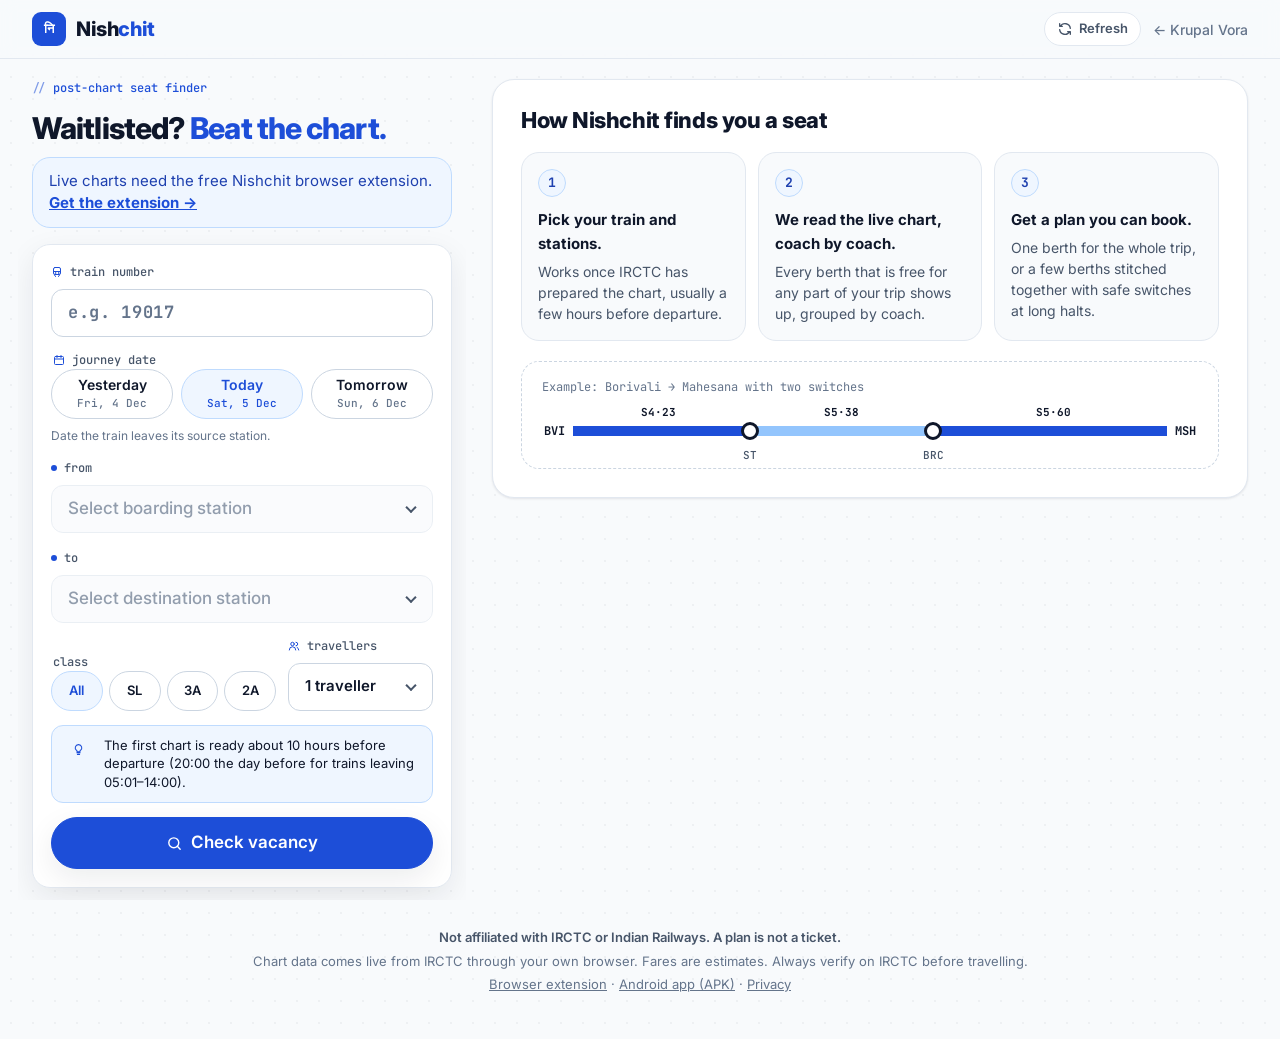
==== commit 896f02ba: "chore: move to krupalvora/nischit repo, Android APK download - site now served at krupalvora.github." ====
--- a/index.html
+++ b/index.html
@@ -149,7 +149,7 @@
   <footer class="site-footer">
     <p><strong>Not affiliated with IRCTC or Indian Railways. A plan is not a ticket.</strong></p>
     <p>Chart data comes live from IRCTC through your own browser. Fares are estimates. Always verify on IRCTC before travelling.</p>
-    <p><a href="install.html">Browser extension</a> · <a href="privacy.html">Privacy</a></p>
+    <p><a href="install.html">Browser extension</a> · <a href="downloads/nischit-android.apk" download>Android app (APK)</a> · <a href="privacy.html">Privacy</a></p>
   </footer>
 
   <noscript><p class="container">Nishchit needs JavaScript to search the chart.</p></noscript>
--- a/css/base.css
+++ b/css/base.css
@@ -253,6 +253,12 @@
   color: var(--ink);
 }
 
+/* Inside the mobile app (mobile/): no portfolio link, no browser-extension links. */
+.is-app .back-link,
+.is-app .site-footer a[href="install.html"] {
+  display: none;
+}
+
 .site-footer {
   margin-top: var(--s-7);
   padding: var(--s-6) var(--gutter) var(--s-7);
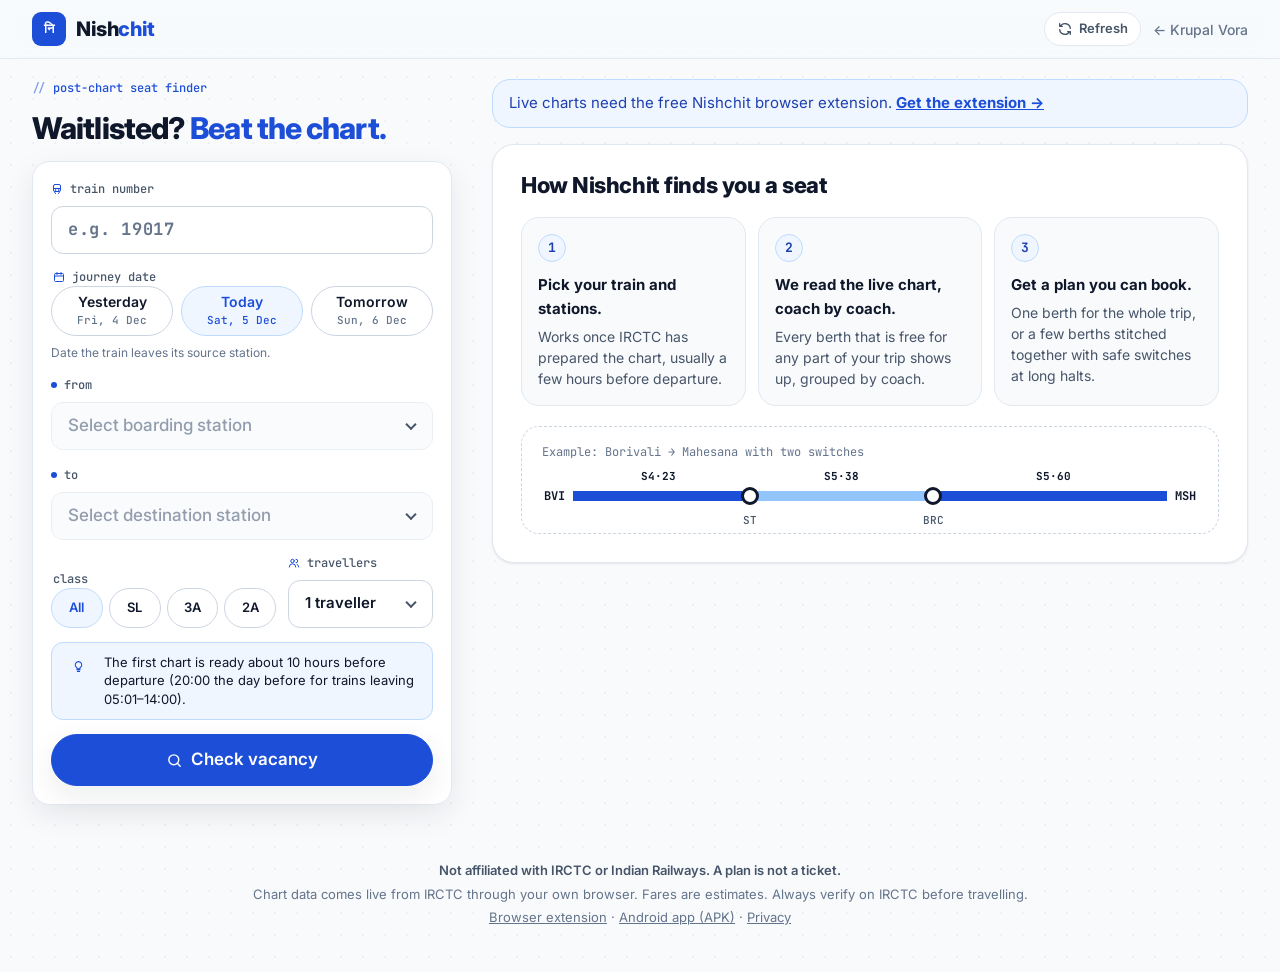
==== commit 01695770: "feat: show the extension notice at the top of the right column on wide screens" ====
--- a/index.html
+++ b/index.html
@@ -41,9 +41,6 @@
       <h1 id="page-title" class="hero__title">
         Waitlisted?<br><span class="accent">Beat the chart.</span>
       </h1>
-      <p id="extension-notice" class="extension-notice" hidden>
-        Live charts need the free Nishchit browser extension. <a href="install.html">Get the extension &rarr;</a>
-      </p>
       <p class="hero__lead">
         After the chart is prepared, berths sit empty on parts of the route. Enter your train and
         stations: we find one berth for the whole trip, or stitch partial berths together with the
@@ -109,6 +106,9 @@
     </aside>
 
     <div class="app__main">
+      <p id="extension-notice" class="extension-notice" hidden>
+        Live charts need the free Nishchit browser extension. <a href="install.html">Get the extension &rarr;</a>
+      </p>
       <section id="intro" class="intro" aria-labelledby="intro-title">
         <h2 id="intro-title" class="intro__title">How Nishchit finds you a seat</h2>
         <ol class="intro__steps">
--- a/css/layout.css
+++ b/css/layout.css
@@ -60,16 +60,13 @@
     align-items: start;
   }
 
+  /* No inner scrollbar: the column scrolls with the page. When it fits the window it sticks under
+     the header; when it is taller, js/ui/stickySide.js sets a negative --side-top so it scrolls
+     until its bottom (the Check vacancy button) is in view and then sticks there. */
   .app__side {
     position: sticky;
-    top: var(--header-h);
-    max-height: calc(100vh - var(--header-h));
-    overflow-y: auto;
-    overscroll-behavior: contain;
-    scrollbar-width: thin;
-    /* room for the search card's shadow inside the scroll box */
-    padding: var(--s-5) 14px var(--s-6);
-    margin-inline: -14px;
+    top: var(--side-top, var(--header-h));
+    padding: var(--s-5) 0 var(--s-6);
   }
 
   .app__side .hero {
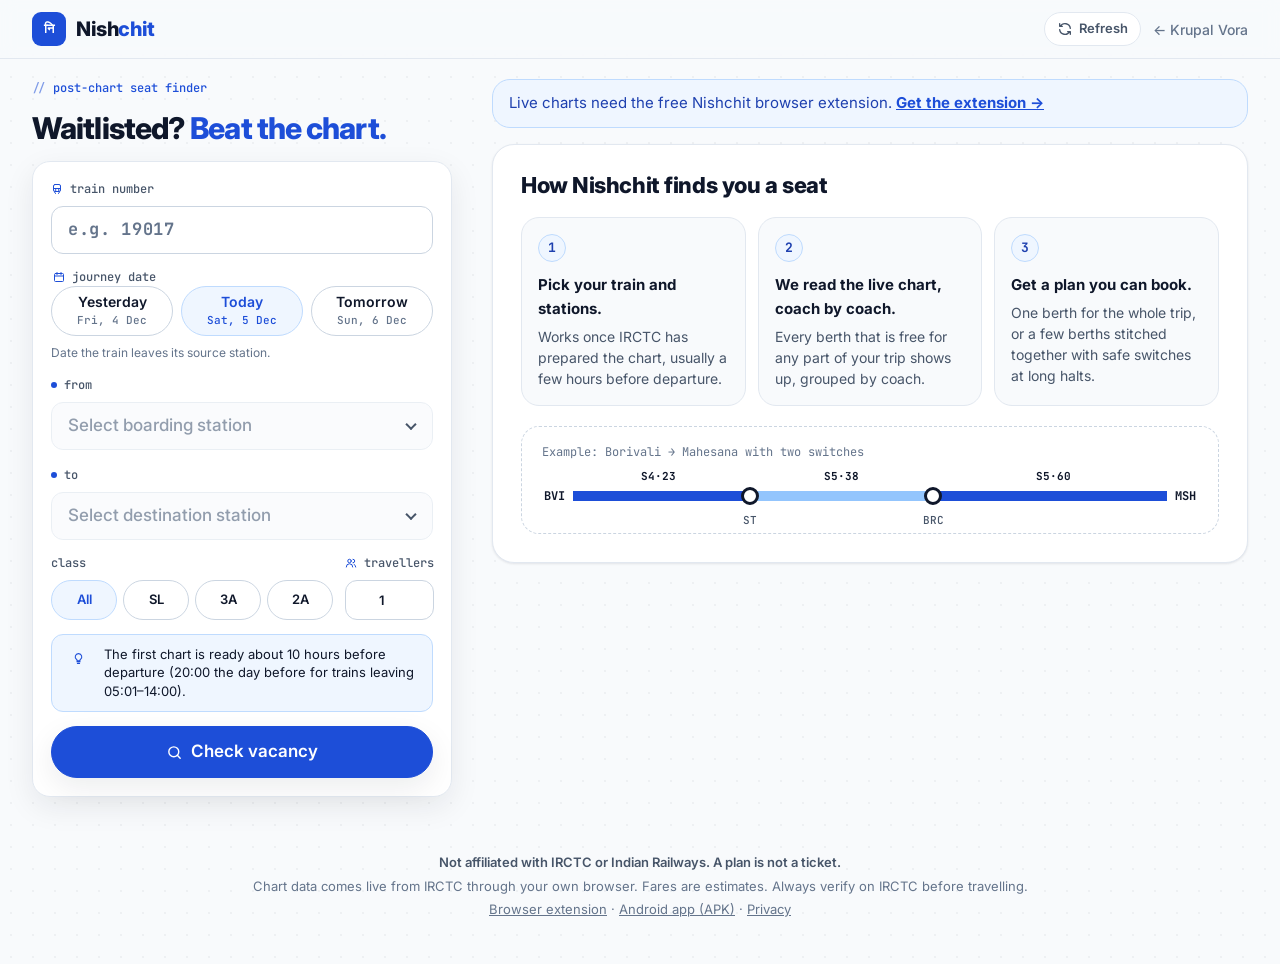
==== commit 5112c0b4: "feat: Travellers as a 1-4 number input beside the Class pills Replace the Travellers dropdown with a" ====
--- a/index.html
+++ b/index.html
@@ -83,15 +83,13 @@
         </div>
 
         <div class="field-row">
-          <fieldset class="field">
-            <legend class="field__label">Class</legend>
-            <div id="class-options" class="segmented segmented--compact" role="radiogroup"></div>
-          </fieldset>
+          <div class="field">
+            <span id="class-label" class="field__label">Class</span>
+            <div id="class-options" class="segmented segmented--compact" role="radiogroup" aria-labelledby="class-label"></div>
+          </div>
           <div class="field field--narrow">
-            <label class="field__label" for="party-select"><span data-icon="users"></span>Travellers</label>
-            <div class="select-wrap">
-              <select id="party-select" name="party" class="select select--compact"></select>
-            </div>
+            <label class="field__label" for="party-input"><span data-icon="users"></span>Travellers</label>
+            <input id="party-input" name="party" type="number" inputmode="numeric" min="1" max="4" step="1" value="1" required class="input input--compact" />
           </div>
         </div>
 
--- a/css/components.css
+++ b/css/components.css
@@ -98,6 +98,7 @@
 .field__label {
   display: inline-flex;
   align-items: center;
+  height: 18px; /* same with or without an icon, so labels in a row line up */
   gap: 7px;
   font-family: var(--mono);
   font-size: 12px;
@@ -207,12 +208,23 @@
   font-size: 15px;
 }
 
+/* Matches the compact pills it sits beside (Class row). */
+.input--compact {
+  min-height: 0;
+  height: var(--control-compact, 40px);
+  padding: 0 var(--s-3);
+  font-size: 13px;
+  font-weight: 600;
+  text-align: center;
+}
+
 .stations {
   display: grid;
   gap: var(--s-4);
 }
 
 .field-row {
+  --control-compact: 40px; /* Class pills and Travellers input share this height */
   display: grid;
   grid-template-columns: 1fr auto;
   gap: var(--s-4);
@@ -220,7 +232,7 @@
 }
 
 .field--narrow {
-  min-width: 128px;
+  width: 88px;
 }
 
 /* Segmented control -> row of pills (Today / Tomorrow / class) */
@@ -305,7 +317,8 @@
 }
 
 .segmented--compact .segmented__opt span {
-  min-height: 40px;
+  min-height: 0;
+  height: var(--control-compact, 40px);
   font-size: 13px;
 }
 
--- a/css/layout.css
+++ b/css/layout.css
@@ -98,6 +98,9 @@
   .app__side .select {
     min-height: 48px;
   }
+  .app__side .input--compact {
+    min-height: 0; /* keep the Class-pill height from components.css */
+  }
   .app__side .segmented--3 .segmented__opt span {
     min-height: 50px;
   }
@@ -110,9 +113,6 @@
   }
   .app__side .segmented--compact .segmented__opt {
     flex: 1 1 0;
-  }
-  .app__side .field--narrow {
-    min-width: 116px;
   }
   .app__side .hint {
     padding: 10px 12px;
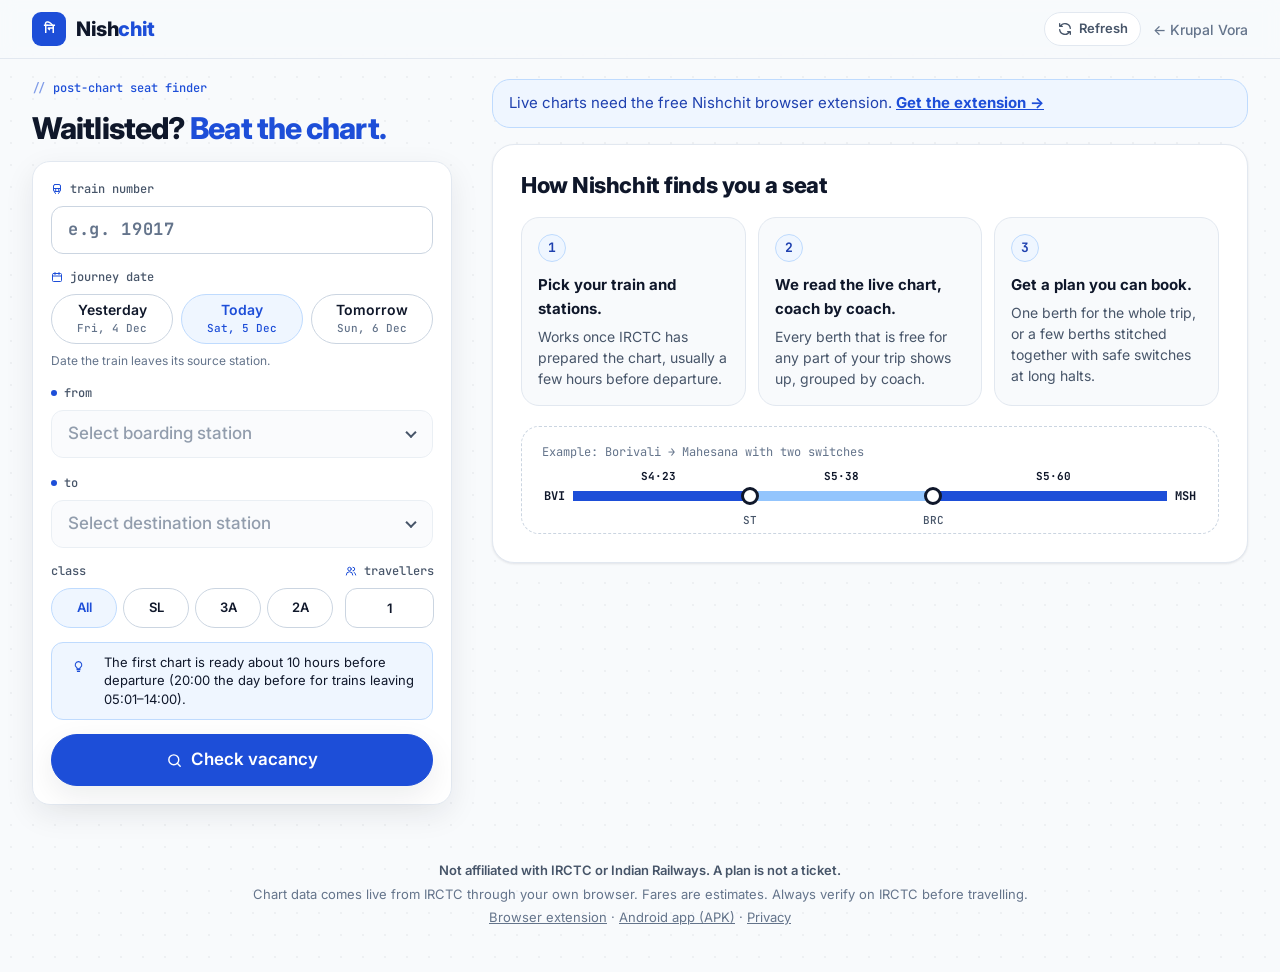
==== commit 8d318903: "fix: form spacing and Travellers input polish - Journey date: fieldset/legend -> div + labelled radi" ====
--- a/index.html
+++ b/index.html
@@ -57,11 +57,11 @@
           <p id="train-status" class="field__status" aria-live="polite"></p>
         </div>
 
-        <fieldset class="field">
-          <legend class="field__label"><span data-icon="calendar"></span>Journey date</legend>
-          <div id="date-options" class="segmented segmented--3" role="radiogroup"></div>
+        <div class="field">
+          <span id="date-label" class="field__label"><span data-icon="calendar"></span>Journey date</span>
+          <div id="date-options" class="segmented segmented--3" role="radiogroup" aria-labelledby="date-label"></div>
           <p class="field__help">Date the train leaves its source station.</p>
-        </fieldset>
+        </div>
 
         <div class="stations">
             <div class="field">
--- a/css/components.css
+++ b/css/components.css
@@ -203,11 +203,6 @@
   background: var(--field);
 }
 
-.select--compact {
-  min-height: 48px;
-  font-size: 15px;
-}
-
 /* Matches the compact pills it sits beside (Class row). */
 .input--compact {
   min-height: 0;
@@ -216,6 +211,15 @@
   font-size: 13px;
   font-weight: 600;
   text-align: center;
+  appearance: textfield;
+  -moz-appearance: textfield;
+}
+
+/* Spinner arrows push the centred number off-centre; arrow keys still step the value. */
+.input--compact::-webkit-inner-spin-button,
+.input--compact::-webkit-outer-spin-button {
+  -webkit-appearance: none;
+  margin: 0;
 }
 
 .stations {
@@ -392,6 +396,7 @@
 .btn--primary:hover:not(:disabled) {
   background: var(--accent-ink);
   border-color: var(--accent-ink);
+  color: #fff; /* a.btn: beat the global a:hover colour (sticks after a tap on phones) */
 }
 
 .btn--primary:disabled {
@@ -423,6 +428,7 @@
 .btn--dark:hover:not(:disabled) {
   background: var(--accent-ink);
   border-color: var(--accent-ink);
+  color: #fff;
 }
 
 @media (max-width: 420px) {
@@ -442,7 +448,7 @@
   font-size: 15px;
   line-height: 1.5;
 }
-.extension-notice a {
+.extension-notice a:not(.btn) {
   color: var(--accent);
   font-weight: 700;
   white-space: nowrap;
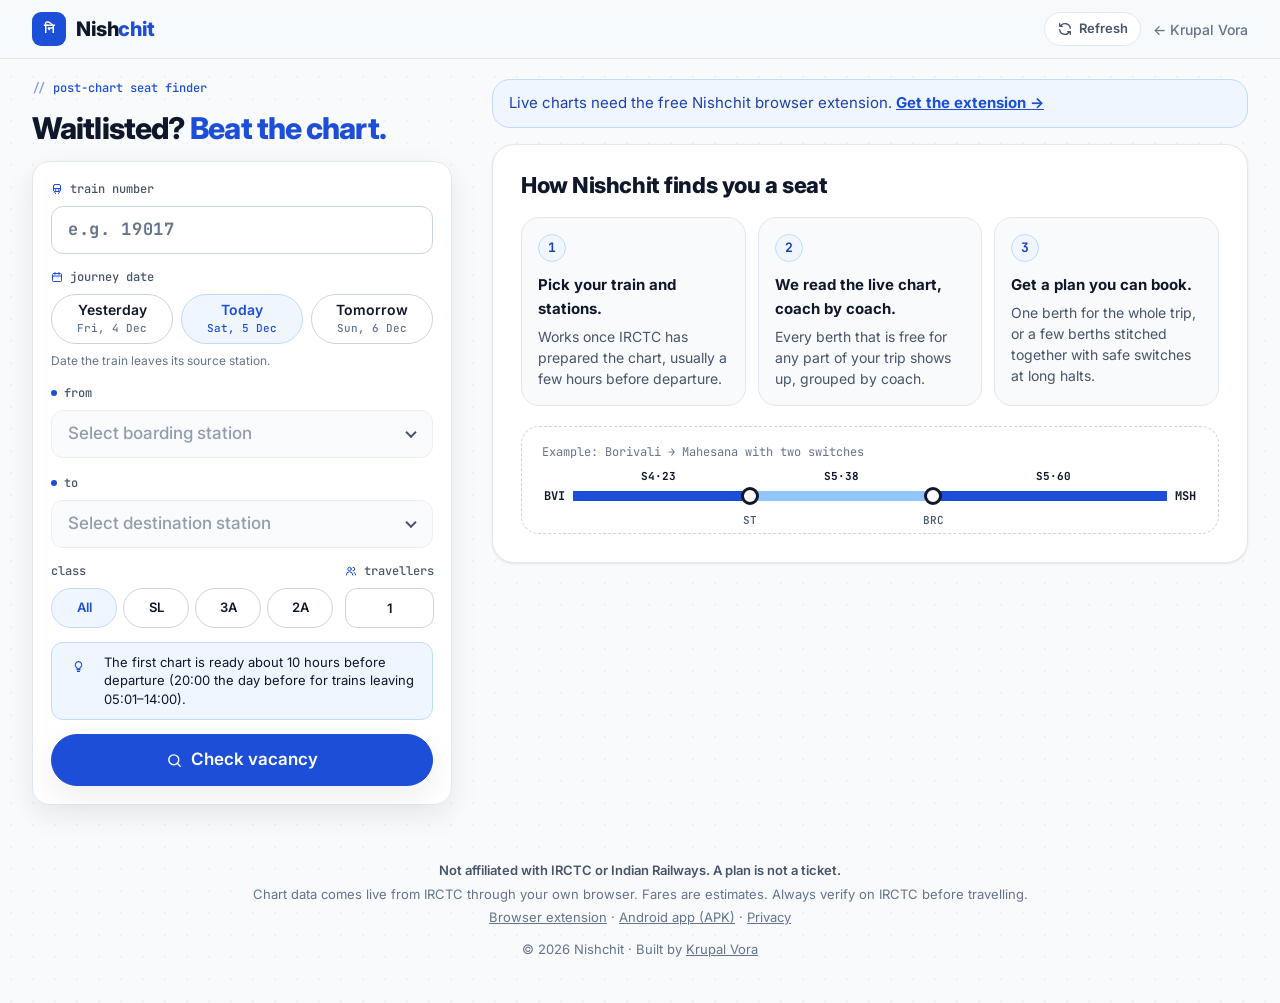
==== commit a08c03c1: "feat: copyright and "Built by Krupal Vora" credit in the footer Links to the portfolio (krupalvora.g" ====
--- a/index.html
+++ b/index.html
@@ -148,6 +148,7 @@
     <p><strong>Not affiliated with IRCTC or Indian Railways. A plan is not a ticket.</strong></p>
     <p>Chart data comes live from IRCTC through your own browser. Fares are estimates. Always verify on IRCTC before travelling.</p>
     <p><a href="install.html">Browser extension</a> · <a href="downloads/nischit-android.apk" download>Android app (APK)</a> · <a href="privacy.html">Privacy</a></p>
+    <p class="site-footer__credit">&copy; 2026 Nishchit · Built by <a href="https://krupalvora.github.io/" target="_blank" rel="noopener">Krupal Vora</a></p>
   </footer>
 
   <noscript><p class="container">Nishchit needs JavaScript to search the chart.</p></noscript>
--- a/css/base.css
+++ b/css/base.css
@@ -269,6 +269,17 @@
   gap: var(--s-1);
 }
 
+.site-footer__credit {
+  margin-top: var(--s-2);
+}
+
+/* The app keeps the credit but not the outbound portfolio link (see .is-app above). */
+.is-app .site-footer__credit a {
+  pointer-events: none;
+  color: inherit;
+  text-decoration: none;
+}
+
 .site-footer strong {
   color: var(--ink-2);
   font-weight: 600;
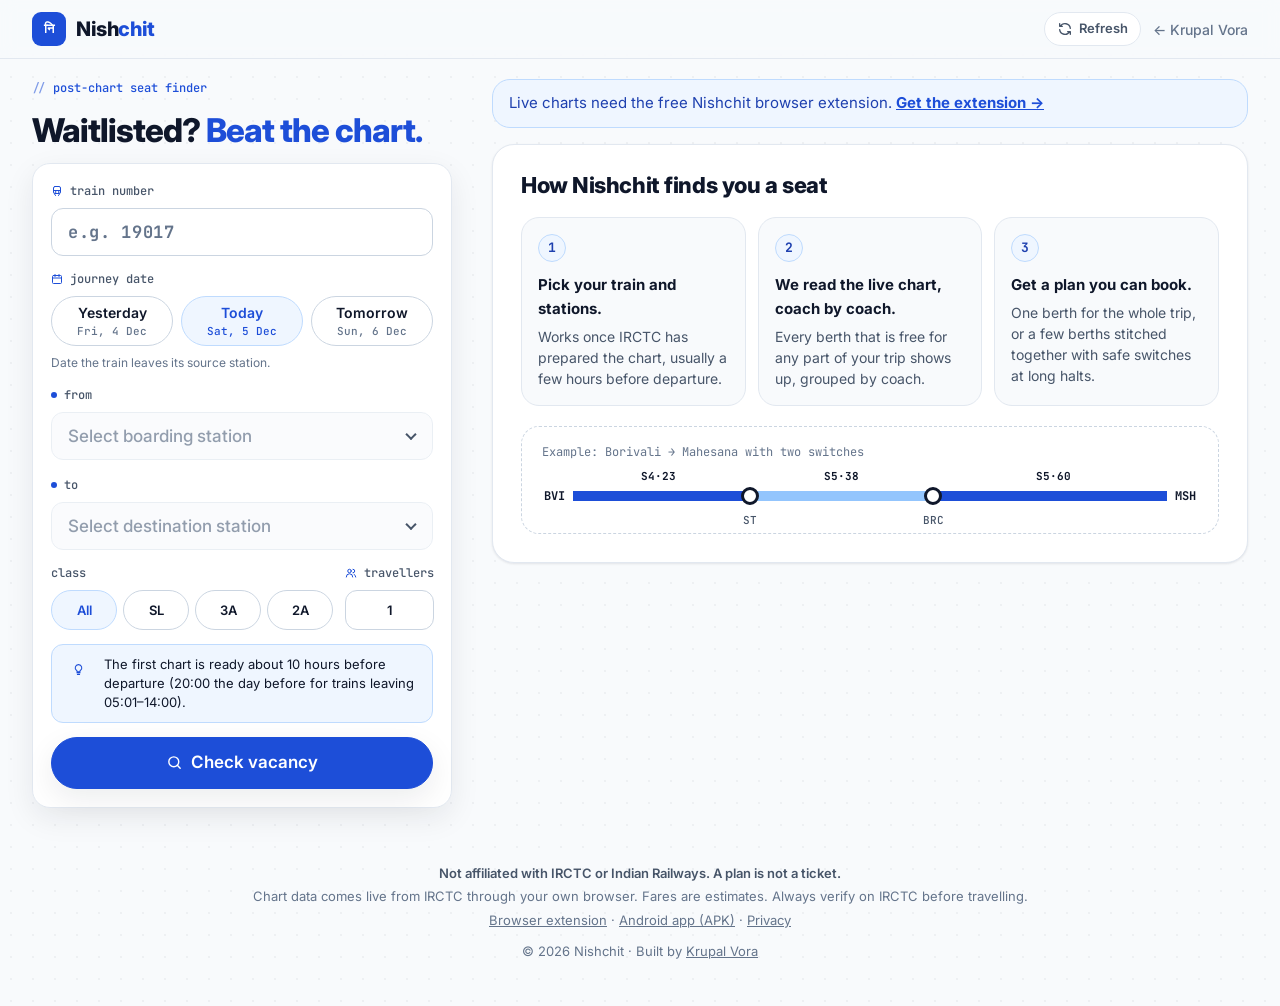
==== commit fba31e32: "fix: hero title on one line at every width "Waitlisted? Beat the chart." no longer breaks after the " ====
--- a/index.html
+++ b/index.html
@@ -39,7 +39,7 @@
     <section class="hero" aria-labelledby="page-title">
       <p class="eyebrow">post-chart seat finder</p>
       <h1 id="page-title" class="hero__title">
-        Waitlisted?<br><span class="accent">Beat the chart.</span>
+        Waitlisted? <span class="accent">Beat the chart.</span>
       </h1>
       <p class="hero__lead">
         After the chart is prepared, berths sit empty on parts of the route. Enter your train and
--- a/css/components.css
+++ b/css/components.css
@@ -1,12 +1,17 @@
 /* ---------- Hero ---------- */
 .hero {
+  container-type: inline-size; /* the title sizes itself to this width */
   padding-top: var(--s-6);
   display: grid;
   gap: var(--s-4);
 }
 
+/* Always one line: "Waitlisted? Beat the chart." is ~11.8em wide, so 7.8% of the column
+   leaves a little slack at every width. */
 .hero__title {
-  font-size: clamp(36px, 10vw, 44px);
+  font-size: clamp(20px, 6.6vw, 44px); /* fallback without container units */
+  font-size: min(44px, 7.8cqi);
+  white-space: nowrap;
   font-weight: 800;
   line-height: 1.05;
   letter-spacing: -0.03em;
--- a/css/layout.css
+++ b/css/layout.css
@@ -72,16 +72,6 @@
   .app__side .hero {
     padding-top: 0;
     gap: var(--s-3);
-  }
-
-  .app__side .hero__title {
-    font-size: 30px;
-  }
-  .app__side .hero__title br {
-    display: none;
-  }
-  .app__side .hero__title .accent::before {
-    content: ' ';
   }
 
   /* The intro panel on the right carries the explanation, so the whole form fits a laptop
